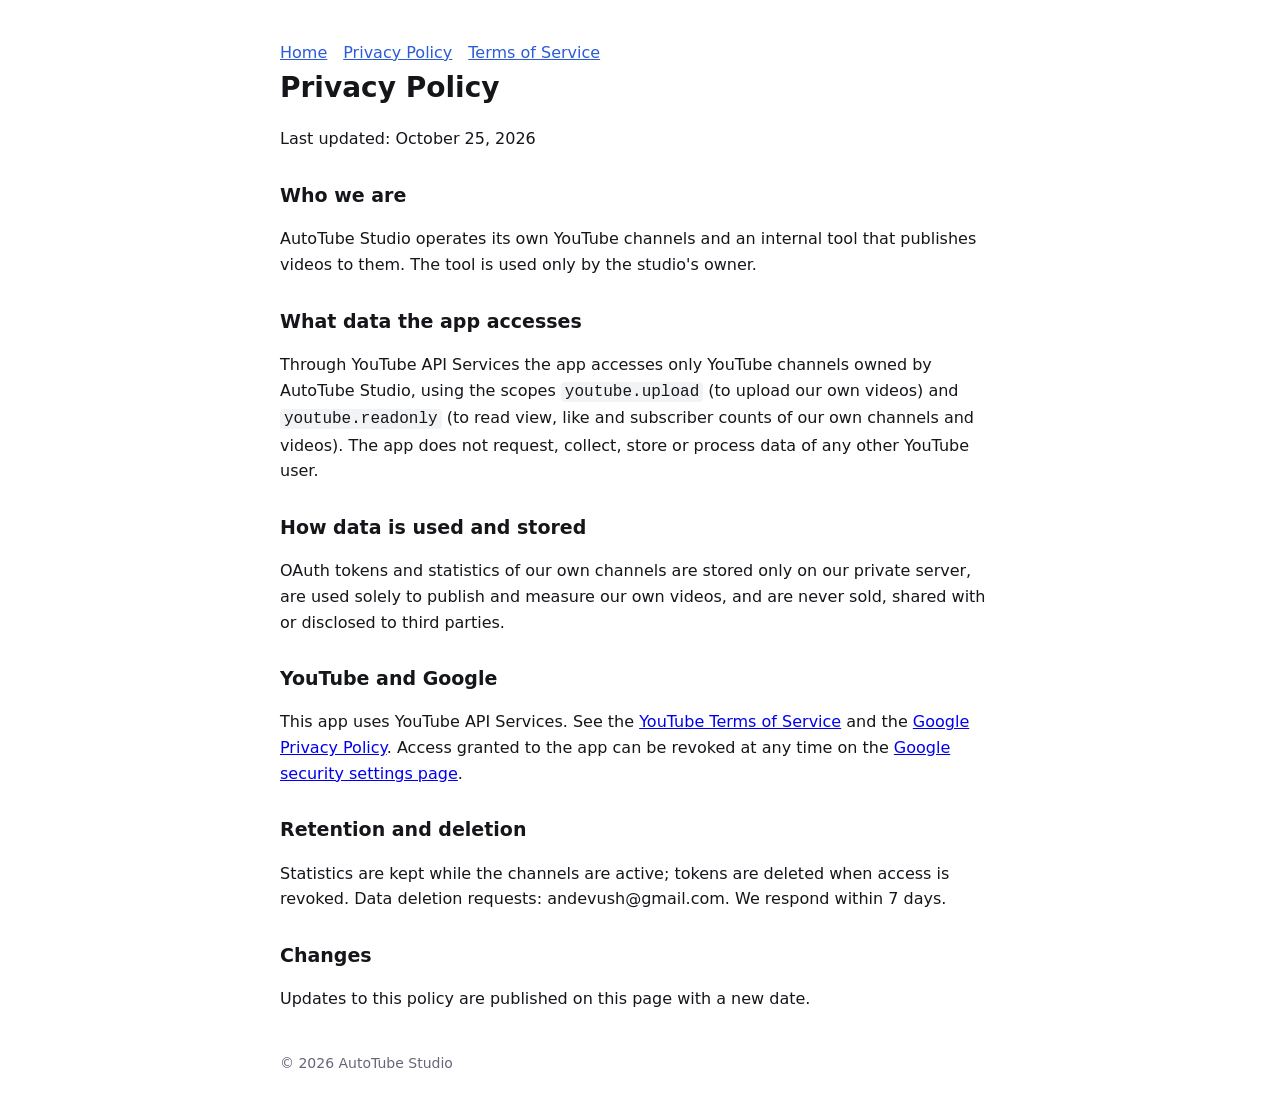
==== privacy.html @ 1cfd4389 "AutoTube Studio site: home, privacy policy, terms" ====
<!doctype html><html lang="en"><head><meta charset="utf-8"><meta name="viewport" content="width=device-width,initial-scale=1"><title>Privacy Policy — AutoTube Studio</title><link rel="stylesheet" href="style.css"></head><body>
<nav><a href="index.html">Home</a><a href="privacy.html">Privacy Policy</a><a href="terms.html">Terms of Service</a></nav>
<h1>Privacy Policy</h1><p>Last updated: October 25, 2026</p>
<h2>Who we are</h2><p>AutoTube Studio operates its own YouTube channels and an internal tool that publishes videos to them. The tool is used only by the studio's owner.</p>
<h2>What data the app accesses</h2><p>Through YouTube API Services the app accesses only YouTube channels owned by AutoTube Studio, using the scopes <code>youtube.upload</code> (to upload our own videos) and <code>youtube.readonly</code> (to read view, like and subscriber counts of our own channels and videos). The app does not request, collect, store or process data of any other YouTube user.</p>
<h2>How data is used and stored</h2><p>OAuth tokens and statistics of our own channels are stored only on our private server, are used solely to publish and measure our own videos, and are never sold, shared with or disclosed to third parties.</p>
<h2>YouTube and Google</h2><p>This app uses YouTube API Services. See the <a href="https://www.youtube.com/t/terms">YouTube Terms of Service</a> and the <a href="https://policies.google.com/privacy">Google Privacy Policy</a>. Access granted to the app can be revoked at any time on the <a href="https://myaccount.google.com/permissions">Google security settings page</a>.</p>
<h2>Retention and deletion</h2><p>Statistics are kept while the channels are active; tokens are deleted when access is revoked. Data deletion requests: andevush@gmail.com. We respond within 7 days.</p>
<h2>Changes</h2><p>Updates to this policy are published on this page with a new date.</p>
<footer>© 2026 AutoTube Studio</footer></body></html>
---- style.css ----
body{font:16px/1.6 -apple-system,"Segoe UI",Inter,system-ui,sans-serif;max-width:720px;margin:0 auto;padding:40px 20px;color:#14161a;background:#fff}
h1{font-size:28px;margin:0 0 8px}h2{font-size:19px;margin-top:28px}nav a{margin-right:16px;color:#2b5bd7}footer{margin-top:40px;color:#667;font-size:14px}code{background:#f2f3f5;padding:1px 4px;border-radius:4px}
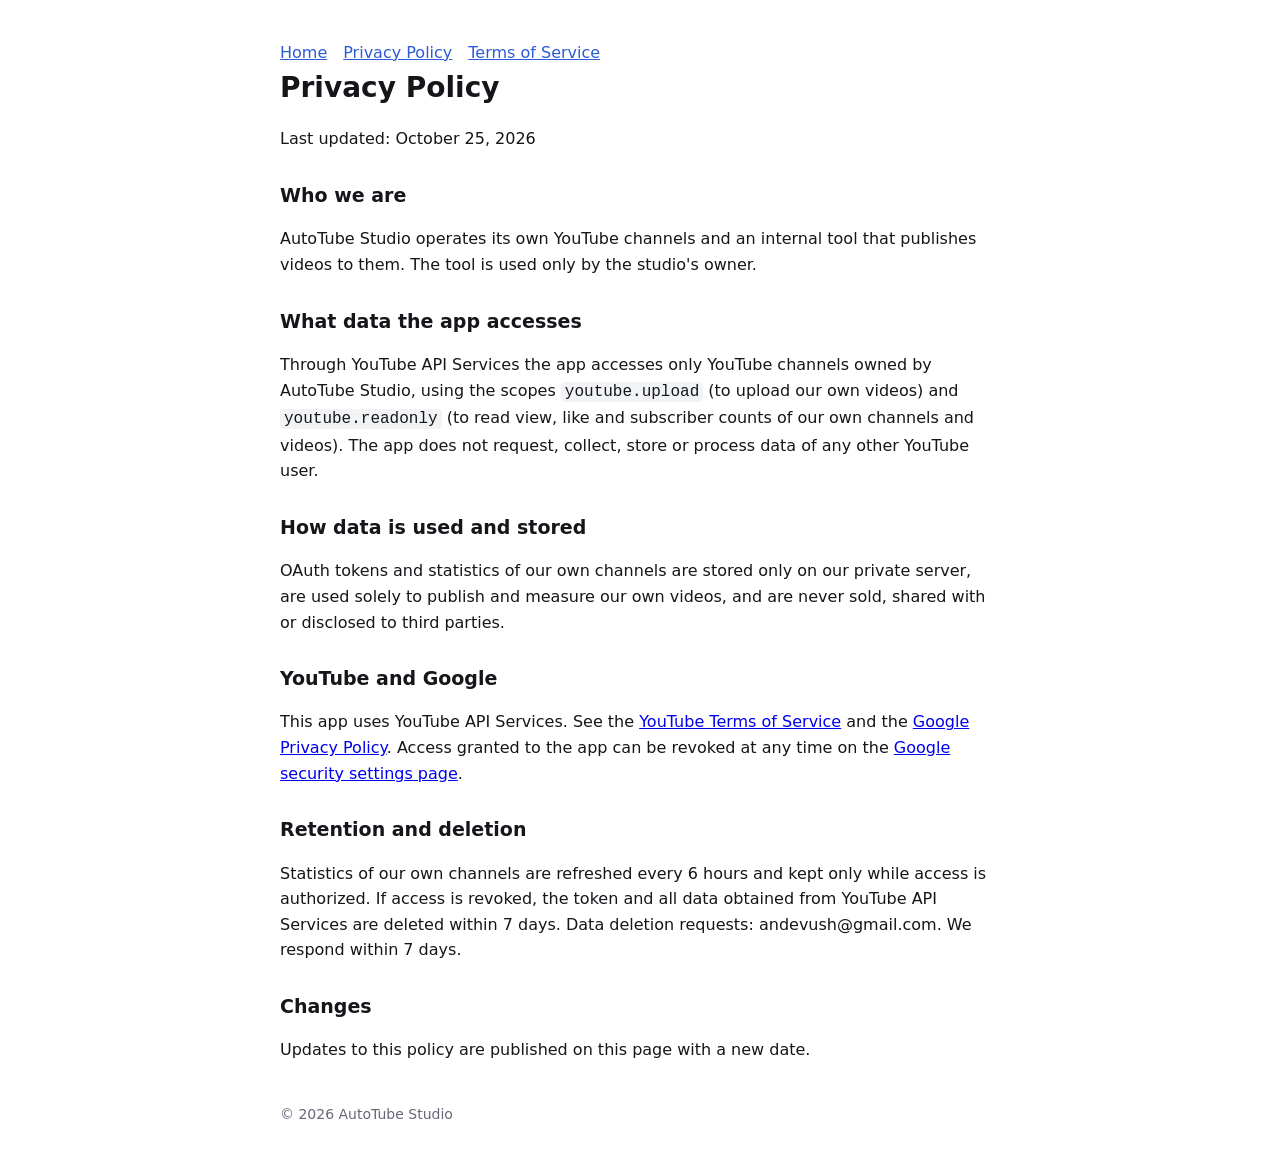
==== commit ea3b0a2e: "Clarify data retention; cache-bust stylesheet" ====
--- a/privacy.html
+++ b/privacy.html
@@ -1,10 +1,10 @@
-<!doctype html><html lang="en"><head><meta charset="utf-8"><meta name="viewport" content="width=device-width,initial-scale=1"><title>Privacy Policy — AutoTube Studio</title><link rel="stylesheet" href="style.css"></head><body>
+<!doctype html><html lang="en"><head><meta charset="utf-8"><meta name="viewport" content="width=device-width,initial-scale=1"><title>Privacy Policy — AutoTube Studio</title><link rel="stylesheet" href="style.css?v=2"></head><body>
 <nav><a href="index.html">Home</a><a href="privacy.html">Privacy Policy</a><a href="terms.html">Terms of Service</a></nav>
 <h1>Privacy Policy</h1><p>Last updated: October 25, 2026</p>
 <h2>Who we are</h2><p>AutoTube Studio operates its own YouTube channels and an internal tool that publishes videos to them. The tool is used only by the studio's owner.</p>
 <h2>What data the app accesses</h2><p>Through YouTube API Services the app accesses only YouTube channels owned by AutoTube Studio, using the scopes <code>youtube.upload</code> (to upload our own videos) and <code>youtube.readonly</code> (to read view, like and subscriber counts of our own channels and videos). The app does not request, collect, store or process data of any other YouTube user.</p>
 <h2>How data is used and stored</h2><p>OAuth tokens and statistics of our own channels are stored only on our private server, are used solely to publish and measure our own videos, and are never sold, shared with or disclosed to third parties.</p>
 <h2>YouTube and Google</h2><p>This app uses YouTube API Services. See the <a href="https://www.youtube.com/t/terms">YouTube Terms of Service</a> and the <a href="https://policies.google.com/privacy">Google Privacy Policy</a>. Access granted to the app can be revoked at any time on the <a href="https://myaccount.google.com/permissions">Google security settings page</a>.</p>
-<h2>Retention and deletion</h2><p>Statistics are kept while the channels are active; tokens are deleted when access is revoked. Data deletion requests: andevush@gmail.com. We respond within 7 days.</p>
+<h2>Retention and deletion</h2><p>Statistics of our own channels are refreshed every 6 hours and kept only while access is authorized. If access is revoked, the token and all data obtained from YouTube API Services are deleted within 7 days. Data deletion requests: andevush@gmail.com. We respond within 7 days.</p>
 <h2>Changes</h2><p>Updates to this policy are published on this page with a new date.</p>
 <footer>© 2026 AutoTube Studio</footer></body></html>
--- a/style.css
+++ b/style.css
@@ -1,2 +1,3 @@
 body{font:16px/1.6 -apple-system,"Segoe UI",Inter,system-ui,sans-serif;max-width:720px;margin:0 auto;padding:40px 20px;color:#14161a;background:#fff}
 h1{font-size:28px;margin:0 0 8px}h2{font-size:19px;margin-top:28px}nav a{margin-right:16px;color:#2b5bd7}footer{margin-top:40px;color:#667;font-size:14px}code{background:#f2f3f5;padding:1px 4px;border-radius:4px}
+.yt{display:flex;gap:14px;align-items:center;border:1px solid #e3e5e8;border-radius:12px;padding:14px 16px;margin:18px 0}.ytlogo{display:inline-flex;align-items:center;justify-content:center;width:52px;height:36px;border-radius:9px;background:#ff0000;color:#fff;font-size:18px}
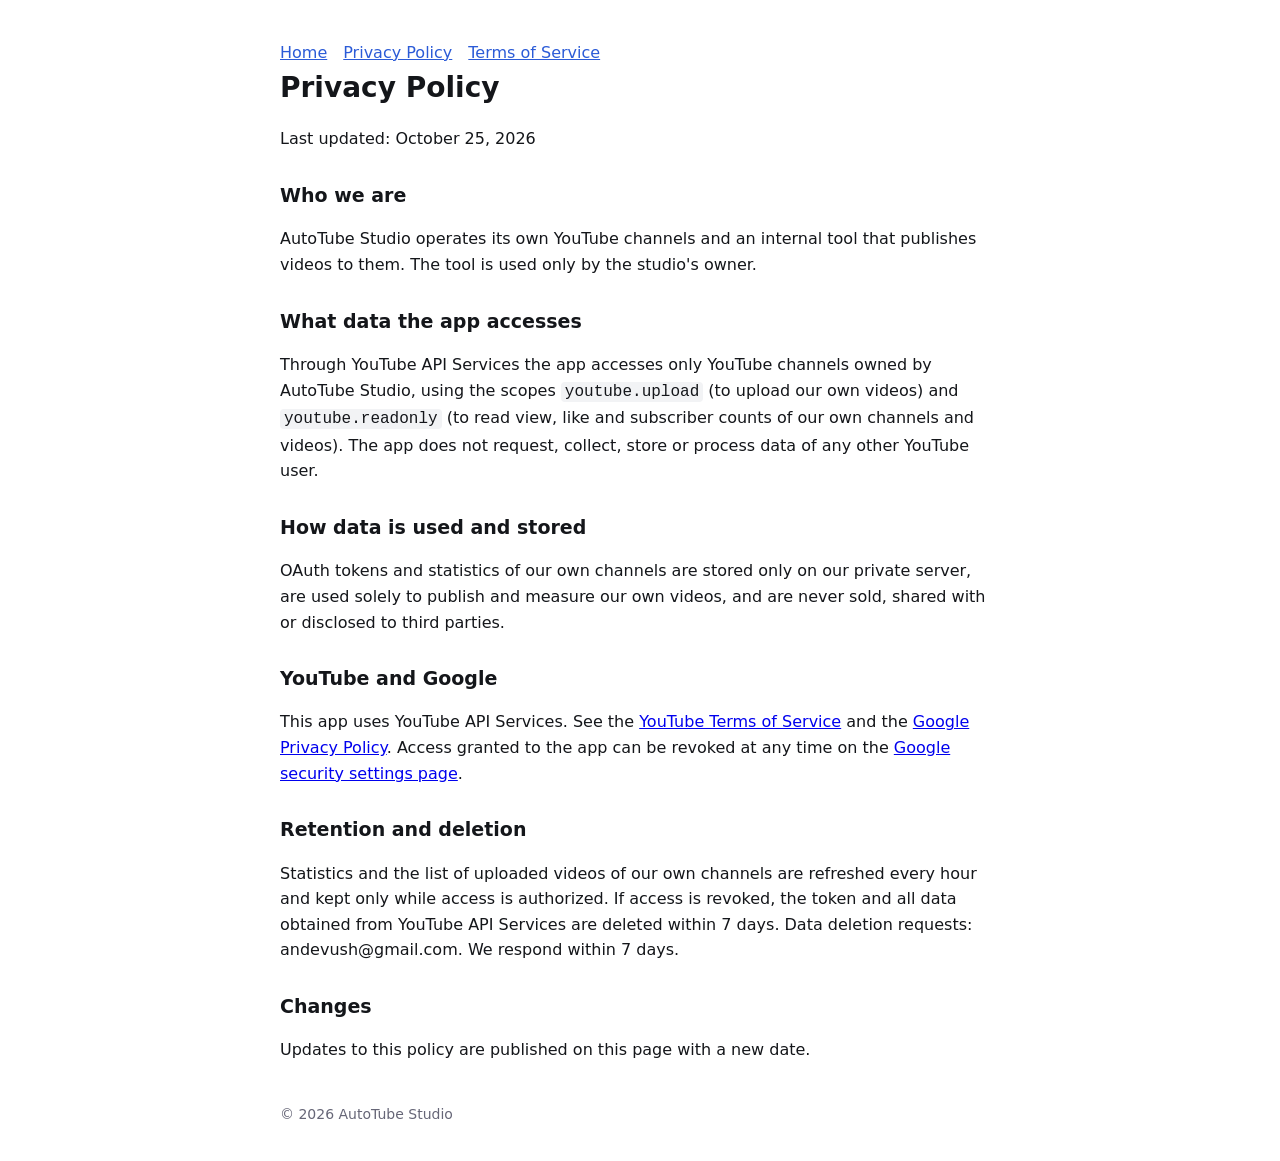
==== commit a24251b6: "Privacy: hourly refresh of own-channel statistics and uploads list Co-Authored-By: Claude Opus 5.5 <" ====
--- a/privacy.html
+++ b/privacy.html
@@ -5,6 +5,6 @@
 <h2>What data the app accesses</h2><p>Through YouTube API Services the app accesses only YouTube channels owned by AutoTube Studio, using the scopes <code>youtube.upload</code> (to upload our own videos) and <code>youtube.readonly</code> (to read view, like and subscriber counts of our own channels and videos). The app does not request, collect, store or process data of any other YouTube user.</p>
 <h2>How data is used and stored</h2><p>OAuth tokens and statistics of our own channels are stored only on our private server, are used solely to publish and measure our own videos, and are never sold, shared with or disclosed to third parties.</p>
 <h2>YouTube and Google</h2><p>This app uses YouTube API Services. See the <a href="https://www.youtube.com/t/terms">YouTube Terms of Service</a> and the <a href="https://policies.google.com/privacy">Google Privacy Policy</a>. Access granted to the app can be revoked at any time on the <a href="https://myaccount.google.com/permissions">Google security settings page</a>.</p>
-<h2>Retention and deletion</h2><p>Statistics of our own channels are refreshed every 6 hours and kept only while access is authorized. If access is revoked, the token and all data obtained from YouTube API Services are deleted within 7 days. Data deletion requests: andevush@gmail.com. We respond within 7 days.</p>
+<h2>Retention and deletion</h2><p>Statistics and the list of uploaded videos of our own channels are refreshed every hour and kept only while access is authorized. If access is revoked, the token and all data obtained from YouTube API Services are deleted within 7 days. Data deletion requests: andevush@gmail.com. We respond within 7 days.</p>
 <h2>Changes</h2><p>Updates to this policy are published on this page with a new date.</p>
 <footer>© 2026 AutoTube Studio</footer></body></html>
